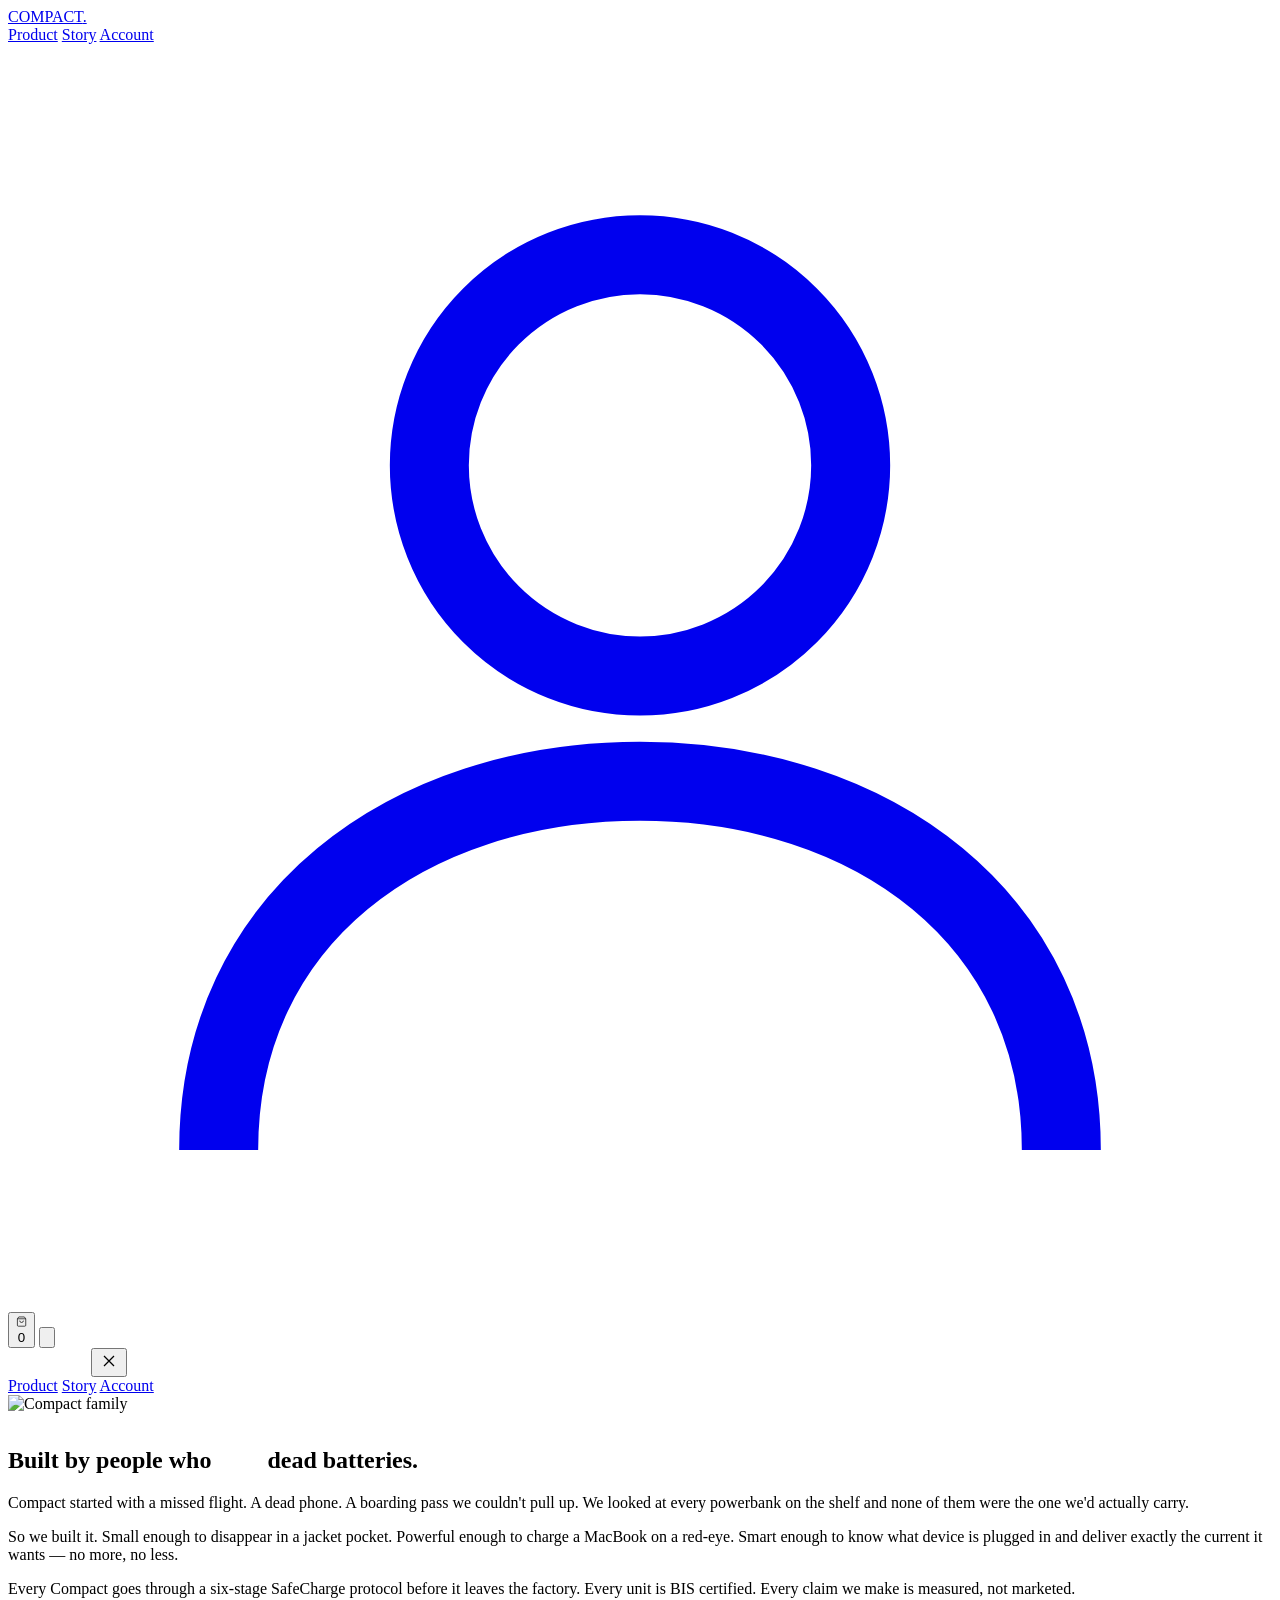
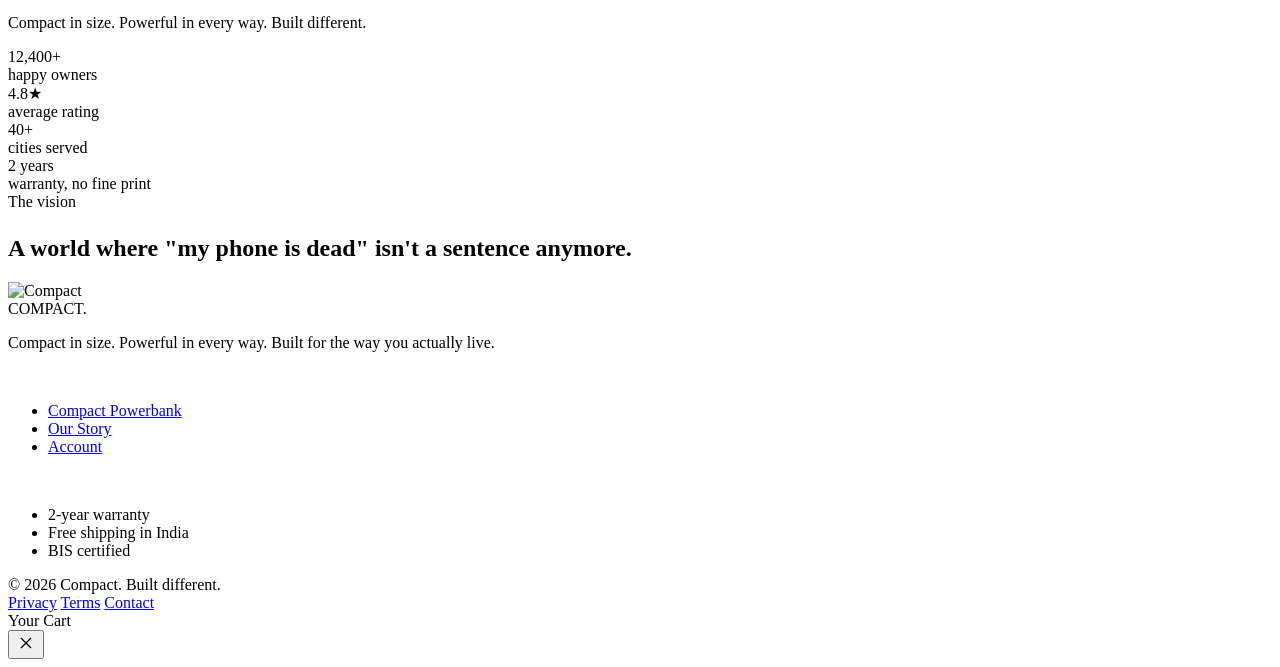
==== about.html @ 82eeaa47 "Add files via upload" ====
<!DOCTYPE html>
<html lang="en">
<head>
<meta charset="UTF-8">
<meta name="viewport" content="width=device-width, initial-scale=1">
<title>Our Story — Compact</title>
<meta name="description" content="We build the powerbanks we wanted to carry. Compact in size. Powerful in every way.">
<link rel="icon" href="data:,">
<link rel="stylesheet" href="css/styles.css">
</head>
<body>

<header class="nav" id="siteNav" data-home="false">
  <div class="nav-inner">
    <a href="index.html" class="logo">COMPACT<span class="dot">.</span></a>
    <nav class="nav-links">
      <a class="nav-link" href="product.html">Product</a>
      <a class="nav-link" href="about.html">Story</a>
      <a class="nav-link" href="account.html">Account</a>
    </nav>
    <div class="nav-actions">
      <a href="account.html" class="icon-btn account" aria-label="Account">
        <svg viewBox="0 0 24 24" fill="none" stroke="currentColor" stroke-width="1.5"><circle cx="12" cy="8" r="4"/><path d="M4 21c0-4.4 3.6-7 8-7s8 2.6 8 7"/></svg>
      </a>
      <button class="icon-btn" id="cartBtn" aria-label="Cart">
        <svg viewBox="0 0 24 24" fill="none" stroke="currentColor" stroke-width="1.5"><path d="M6 2 3 6v14a2 2 0 0 0 2 2h14a2 2 0 0 0 2-2V6l-3-4Z"/><path d="M3 6h18"/><path d="M16 10a4 4 0 0 1-8 0"/></svg>
        <span class="cart-badge" id="cartBadgeNav">0</span>
      </button>
      <button class="icon-btn menu-btn" id="menuBtn" aria-label="Menu">
        <svg viewBox="0 0 24 24" fill="none" stroke="currentColor" stroke-width="1.5"><path d="M4 7h16M4 12h16M4 17h16"/></svg>
      </button>
    </div>
  </div>
</header>

<div class="mobile-menu" id="mobileMenu">
  <div class="mobile-menu-top">
    <span class="logo" style="color:#fff">COMPACT<span class="dot">.</span></span>
    <button id="menuClose" aria-label="Close">
      <svg viewBox="0 0 24 24" width="20" height="20" fill="none" stroke="currentColor" stroke-width="1.5"><path d="M18 6 6 18M6 6l12 12"/></svg>
    </button>
  </div>
  <nav>
    <a href="product.html">Product</a>
    <a href="about.html">Story</a>
    <a href="account.html">Account</a>
  </nav>
</div>

<main class="page-top">

  <section class="about-hero">
    <img src="images/product-2.png" alt="Compact family">
    <div class="about-hero-content">
      <div>
        <div class="eyebrow" style="color:rgba(255,255,255,.6)">Our story</div>
        <h1 class="display-xl" style="margin-top:16px">Built by people who <span class="dim" style="color:rgba(255,255,255,.4)">hate</span> dead batteries.</h1>
      </div>
    </div>
  </section>

  <section class="about-intro">
    <p class="lede text-balance reveal">Compact started with a missed flight. A dead phone. A boarding pass we couldn't pull up. We looked at every powerbank on the shelf and none of them were the one we'd actually carry.</p>
    <div class="body">
      <p>So we built it. Small enough to disappear in a jacket pocket. Powerful enough to charge a MacBook on a red-eye. Smart enough to know what device is plugged in and deliver exactly the current it wants — no more, no less.</p>
      <p>Every Compact goes through a six-stage SafeCharge protocol before it leaves the factory. Every unit is BIS certified. Every claim we make is measured, not marketed.</p>
      <p class="final">Compact in size. Powerful in every way. Built different.</p>
    </div>
  </section>

  <section class="section dark">
    <div class="about-stats-grid">
      <div><div class="display-lg">12,400+</div><div class="u">happy owners</div></div>
      <div><div class="display-lg">4.8★</div><div class="u">average rating</div></div>
      <div><div class="display-lg">40+</div><div class="u">cities served</div></div>
      <div><div class="display-lg">2 years</div><div class="u">warranty, no fine print</div></div>
    </div>
  </section>

  <section class="section">
    <div class="about-vision">
      <div>
        <div class="eyebrow">The vision</div>
        <h2 class="display-lg" style="margin-top:24px">A world where "my phone is dead" isn't a sentence anymore.</h2>
      </div>
      <div class="media">
        <img src="images/hero-image.png" alt="Compact">
      </div>
    </div>
  </section>

</main>

<footer class="footer">
  <div class="footer-inner">
    <div class="footer-grid">
      <div class="footer-brand">
        <div class="footer-logo">COMPACT<span class="text-electric">.</span></div>
        <p>Compact in size. Powerful in every way. Built for the way you actually live.</p>
      </div>
      <div>
        <div class="eyebrow" style="color:rgba(255,255,255,.5)">Shop</div>
        <ul>
          <li><a href="product.html">Compact Powerbank</a></li>
          <li><a href="about.html">Our Story</a></li>
          <li><a href="account.html">Account</a></li>
        </ul>
      </div>
      <div>
        <div class="eyebrow" style="color:rgba(255,255,255,.5)">Support</div>
        <ul>
          <li>2-year warranty</li>
          <li>Free shipping in India</li>
          <li>BIS certified</li>
        </ul>
      </div>
    </div>
    <div class="footer-bottom">
      <div>© 2026 Compact. Built different.</div>
      <div class="links">
        <a href="#">Privacy</a>
        <a href="#">Terms</a>
        <a href="#">Contact</a>
      </div>
    </div>
  </div>
</footer>

<div class="overlay" id="cartOverlay"></div>
<aside class="cart-drawer" id="cartDrawer">
  <div class="cart-head">
    <div class="title">Your Cart</div>
    <button id="cartClose" aria-label="Close cart">
      <svg viewBox="0 0 24 24" width="20" height="20" fill="none" stroke="currentColor" stroke-width="1.5"><path d="M18 6 6 18M6 6l12 12"/></svg>
    </button>
  </div>
  <div class="cart-body" id="cartBody"></div>
  <div class="cart-footer" id="cartFooter"></div>
</aside>

<script src="js/cart.js"></script>
<script src="js/main.js"></script>
</body>
</html>
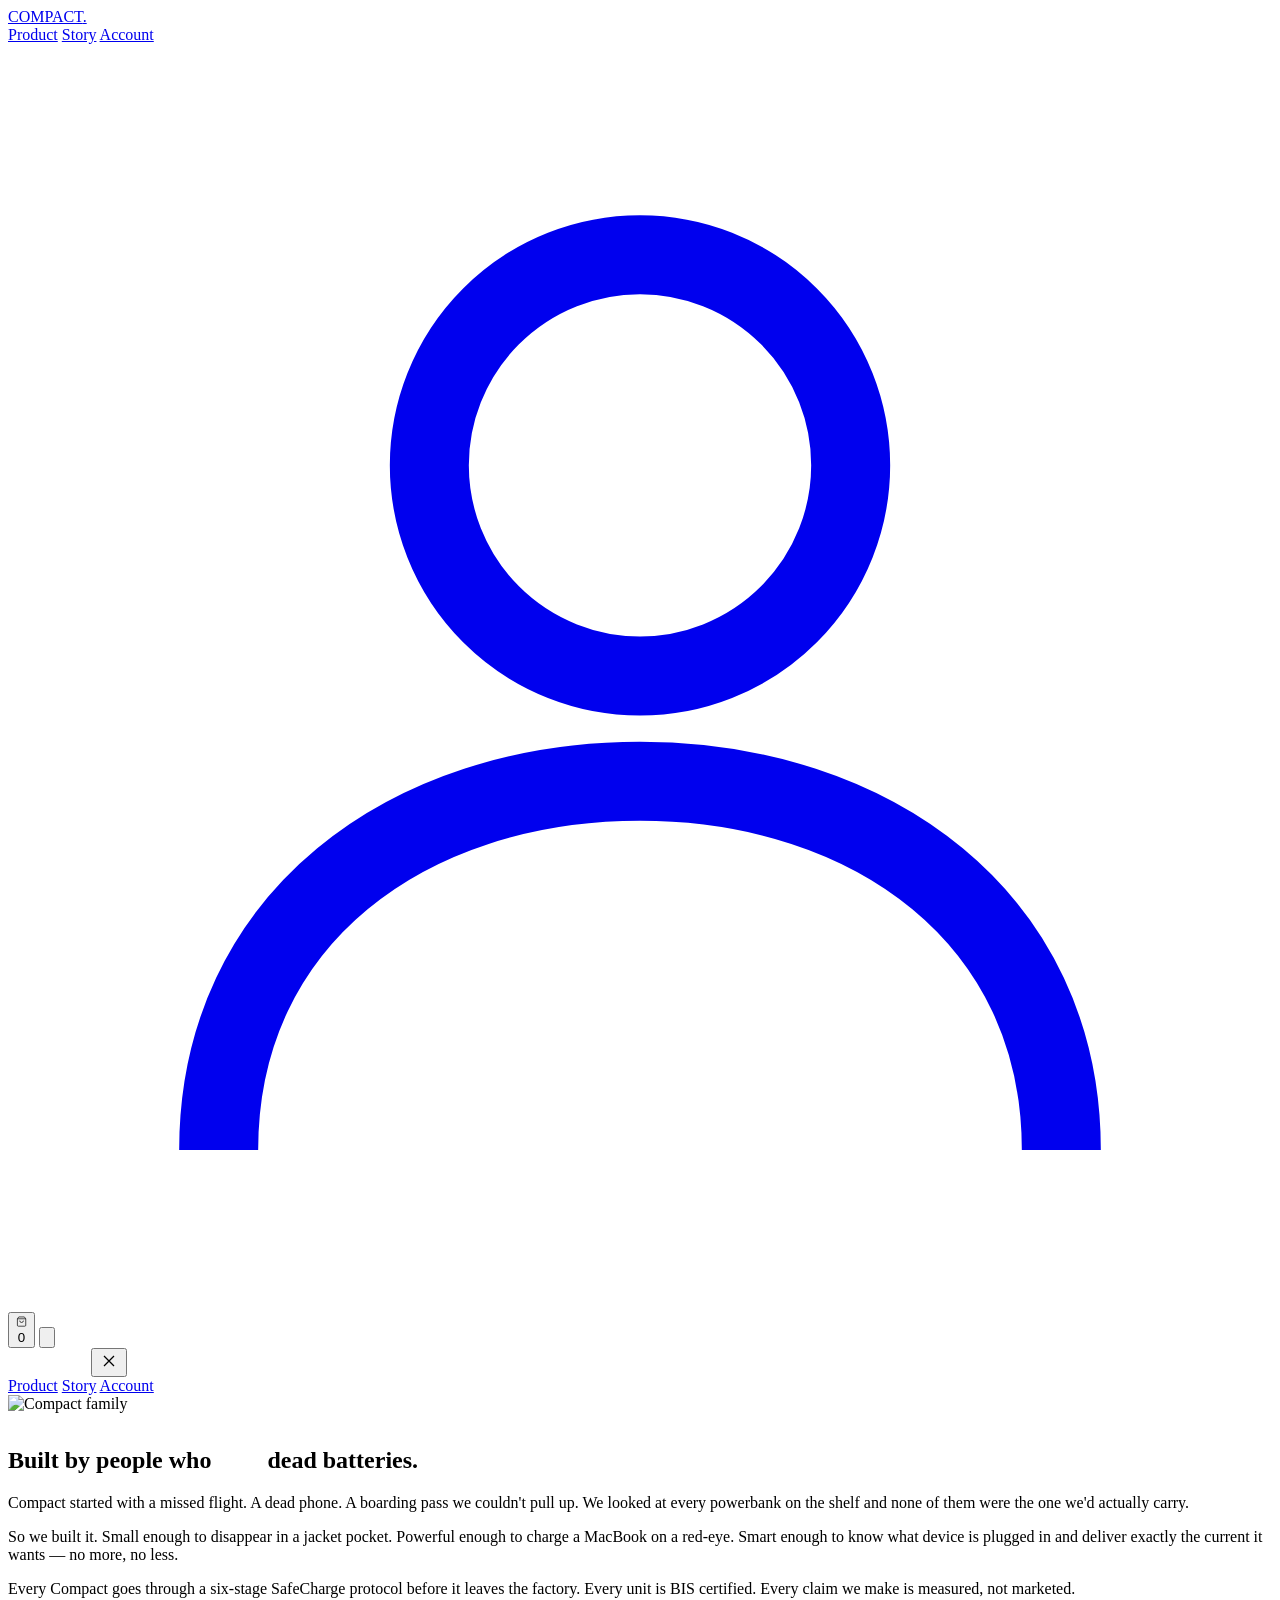
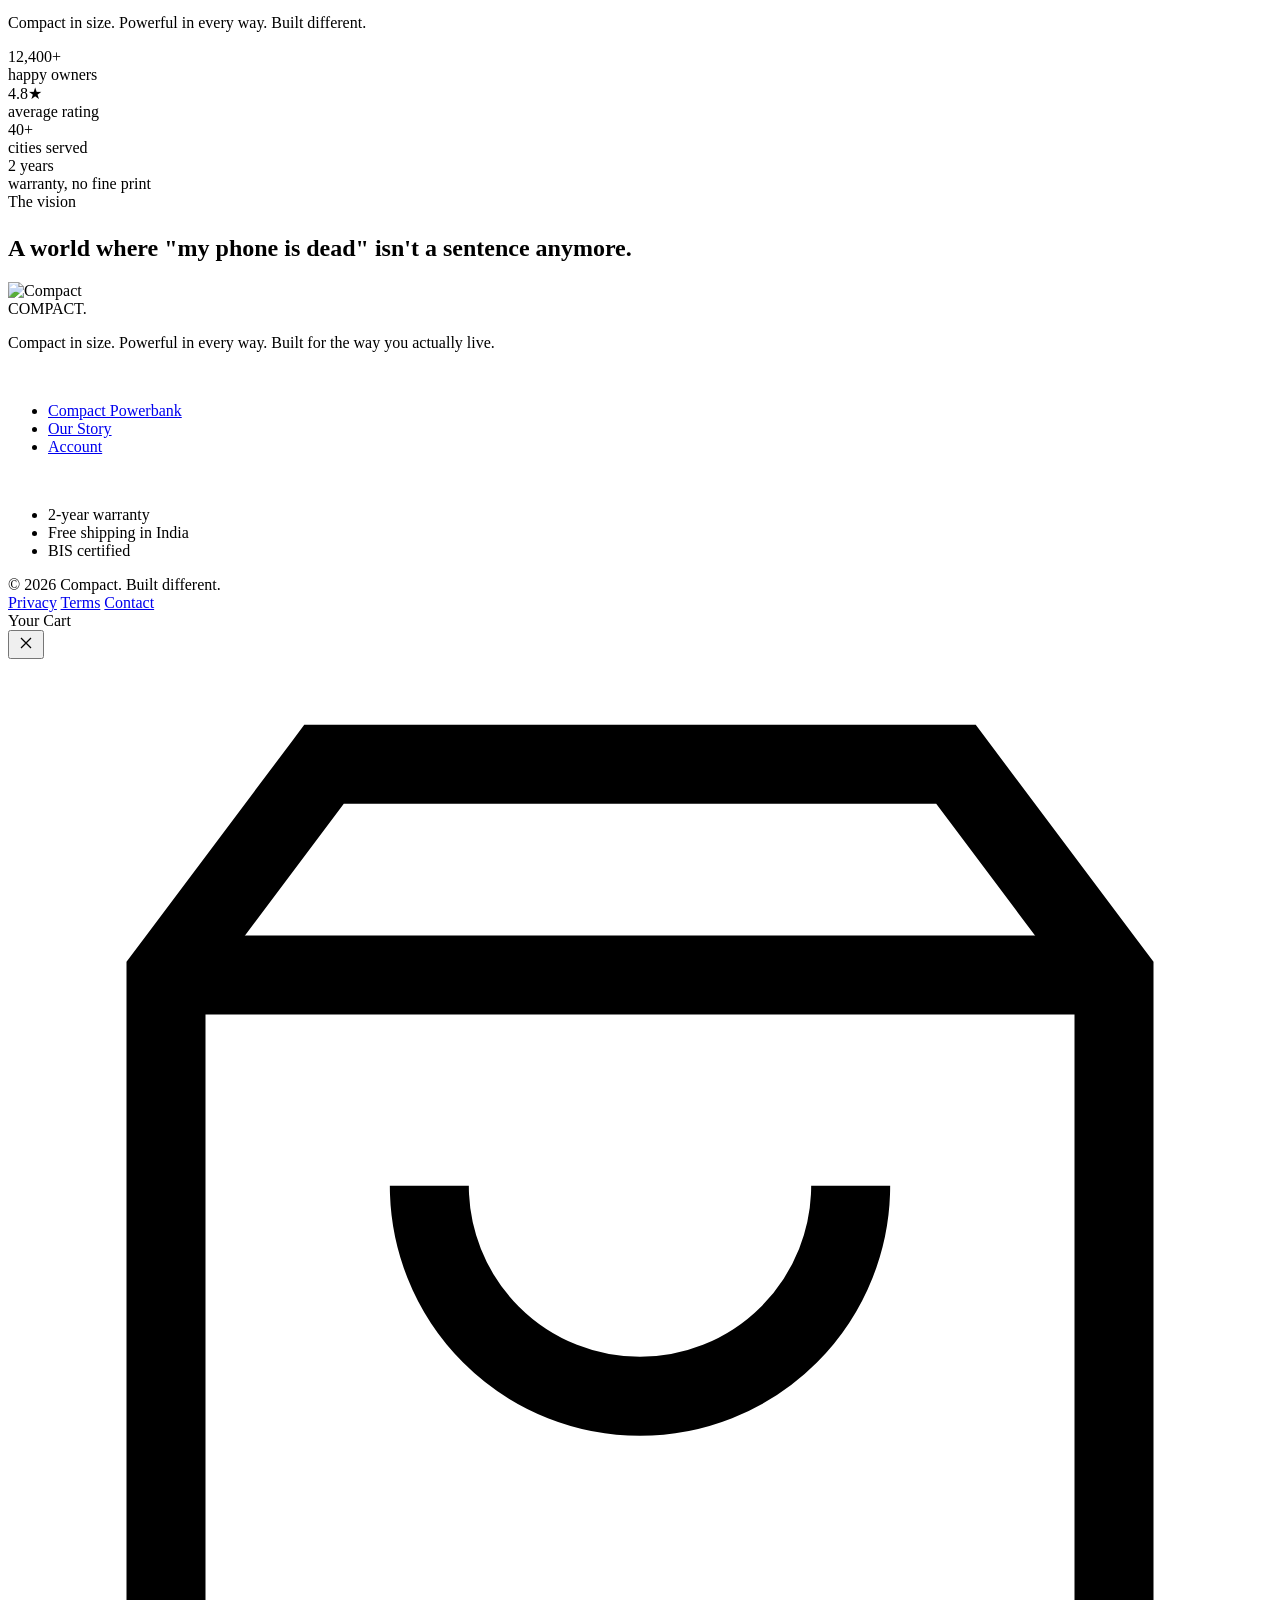
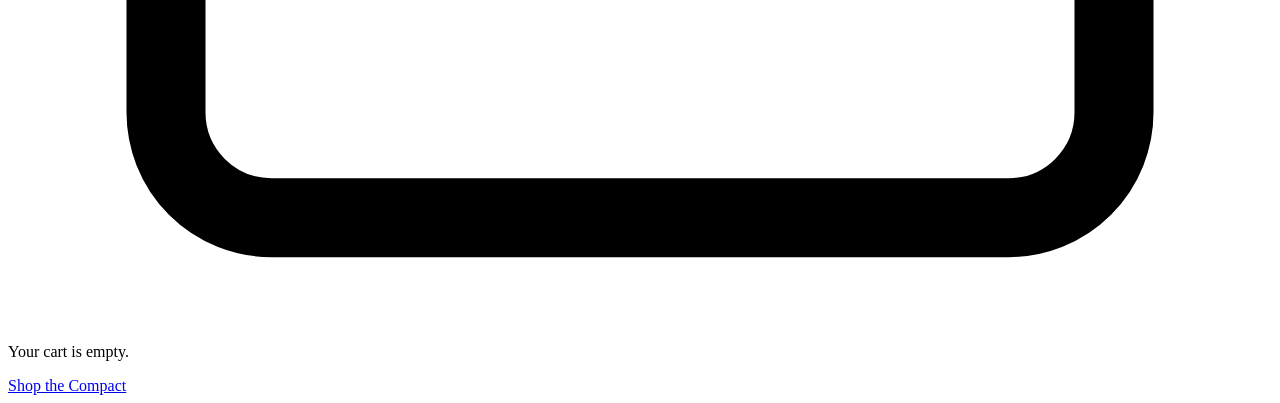
==== commit b85a584d: "Update about.html" ====
--- a/about.html
+++ b/about.html
@@ -138,7 +138,7 @@
   <div class="cart-footer" id="cartFooter"></div>
 </aside>
 
-<script src="js/cart.js"></script>
-<script src="js/main.js"></script>
+<script src="cart.js"></script>
+<script src="main.js"></script>
 </body>
 </html>
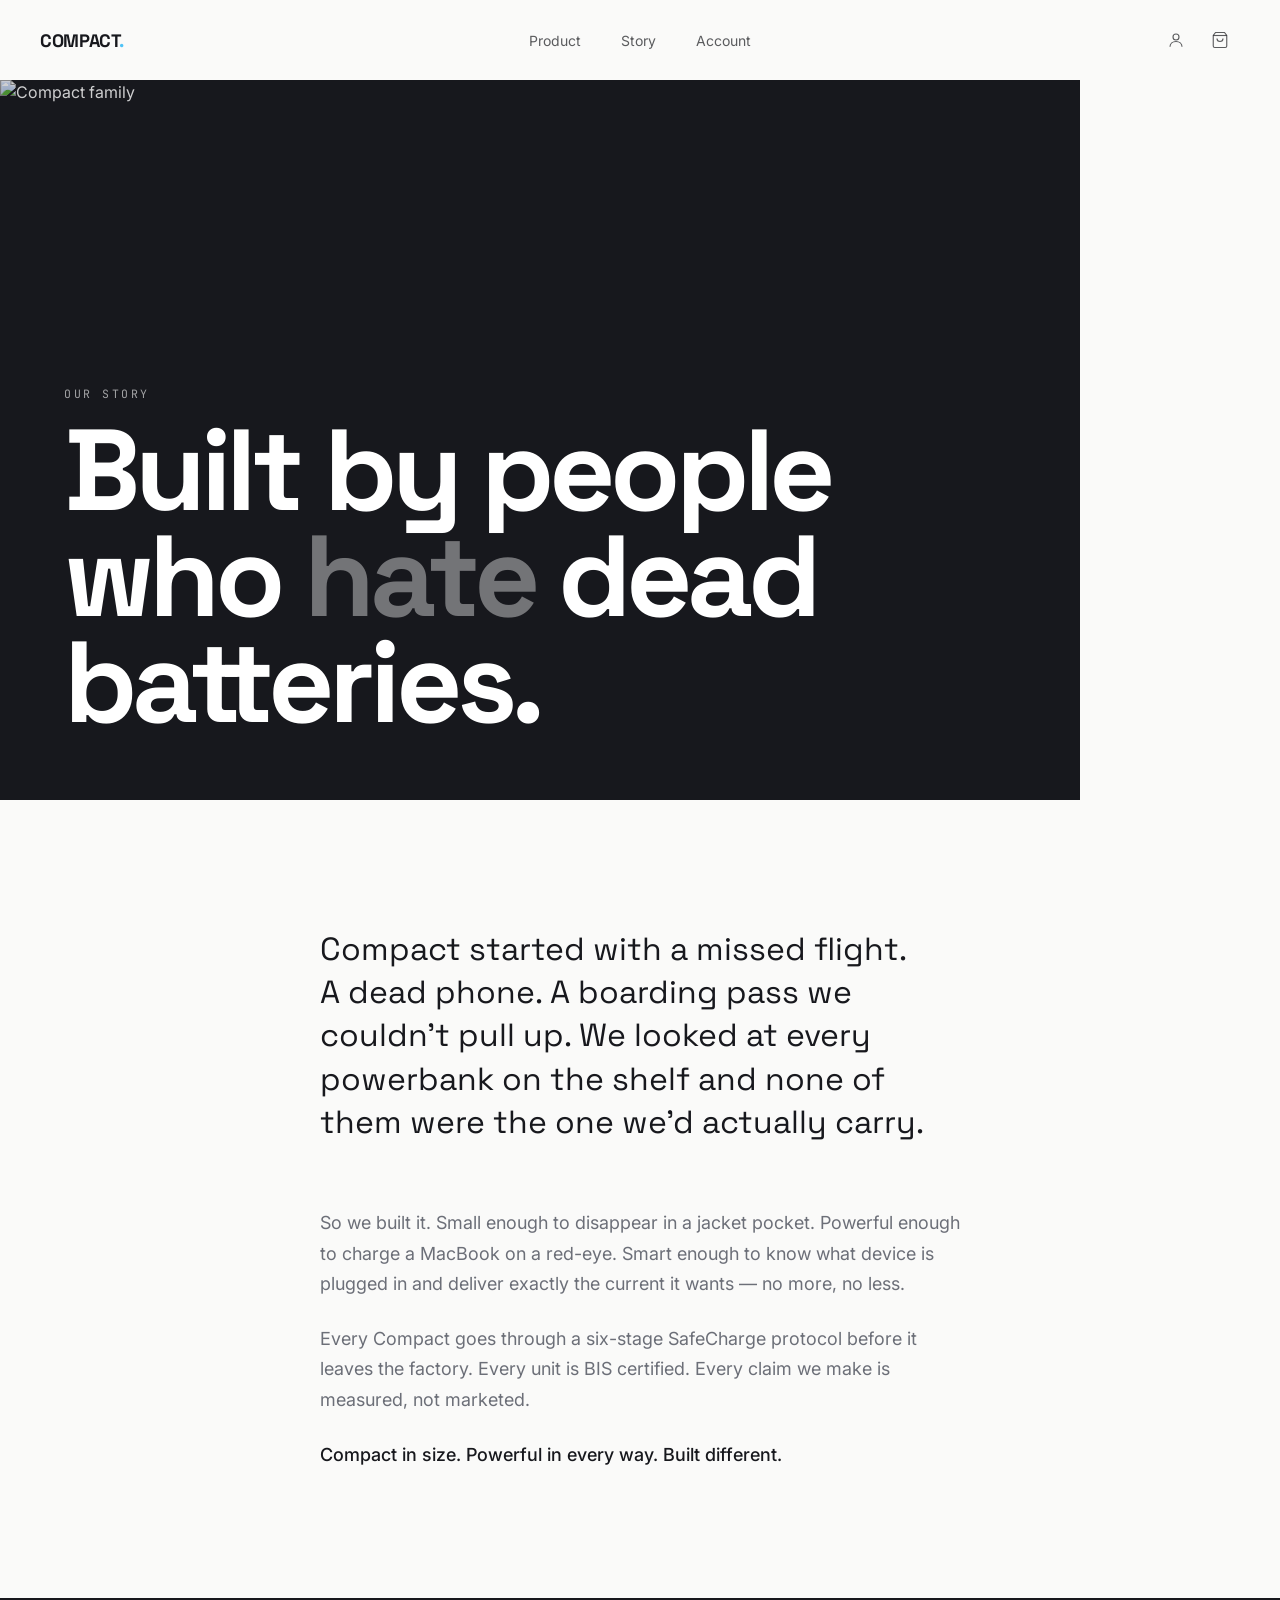
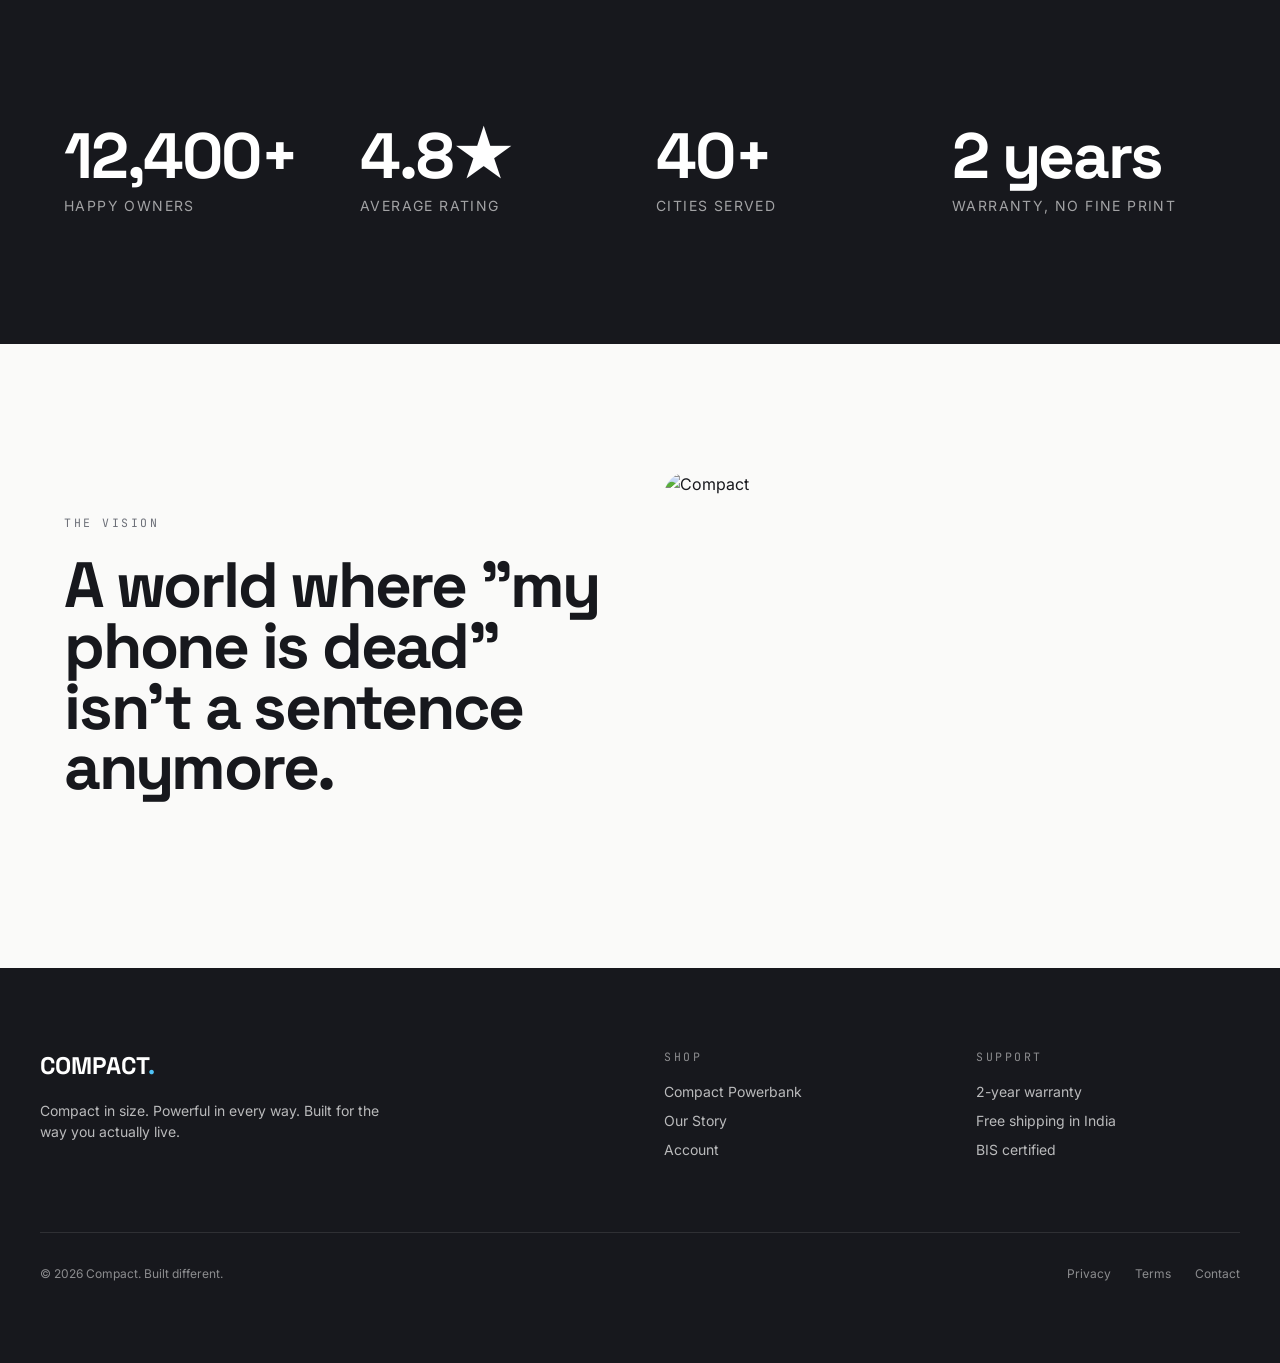
==== commit c9990b7e: "Update about.html" ====
--- a/about.html
+++ b/about.html
@@ -6,7 +6,7 @@
 <title>Our Story — Compact</title>
 <meta name="description" content="We build the powerbanks we wanted to carry. Compact in size. Powerful in every way.">
 <link rel="icon" href="data:,">
-<link rel="stylesheet" href="css/styles.css">
+<link rel="stylesheet" href="styles.css">
 </head>
 <body>
 
--- a/styles.css
+++ b/styles.css
@@ -0,0 +1,614 @@
+/* =========================================================
+   COMPACT — Wireless Powerbank
+   Design system + component styles
+   ========================================================= */
+
+@import url("https://fonts.googleapis.com/css2?family=Space+Grotesk:wght@400;500;600;700&family=Inter:wght@300;400;500;600;700&family=JetBrains+Mono:wght@400;500&display=swap");
+
+:root {
+  --radius: 0.75rem;
+
+  --bone: #fafaf9;
+  --ink: #17181d;
+
+  --background: #fafaf9;
+  --foreground: #17181d;
+  --card: #ffffff;
+  --muted: #f1f1ef;
+  --muted-foreground: #6c6f78;
+  --accent: #e9edf3;
+  --border: #e1e0dc;
+
+  --electric: #4fc3f7;
+  --electric-glow: #a3e0ff;
+
+  --grad-hero: radial-gradient(120% 80% at 70% 20%, #fbfbfa 0%, #e6ecf4 60%, #c3d2e0 100%);
+  --grad-ink: linear-gradient(180deg, #17181d 0%, #0b0c10 100%);
+  --grad-electric: linear-gradient(135deg, var(--electric) 0%, var(--electric-glow) 100%);
+
+  --shadow-soft: 0 1px 2px rgba(0,0,0,0.04), 0 8px 24px rgba(0,0,0,0.06);
+  --shadow-lift: 0 30px 60px -20px rgba(0,0,0,0.25);
+  --shadow-glow: 0 0 60px rgba(79,195,247,0.35);
+
+  --font-display: "Space Grotesk", "Inter", system-ui, sans-serif;
+  --font-sans: "Inter", system-ui, sans-serif;
+  --font-mono: "JetBrains Mono", ui-monospace, monospace;
+}
+
+* { box-sizing: border-box; }
+html { scroll-behavior: smooth; -webkit-font-smoothing: antialiased; }
+body {
+  margin: 0;
+  background: var(--background);
+  color: var(--foreground);
+  font-family: var(--font-sans);
+  line-height: 1.5;
+}
+img { display: block; max-width: 100%; }
+a { color: inherit; text-decoration: none; }
+button { font: inherit; cursor: pointer; background: none; border: none; color: inherit; }
+ul { list-style: none; margin: 0; padding: 0; }
+::selection { background: var(--electric); color: var(--ink); }
+
+h1, h2, h3, h4 { font-family: var(--font-display); letter-spacing: -0.03em; margin: 0; }
+p { margin: 0; }
+
+.wrap { max-width: 1400px; margin: 0 auto; padding: 0 24px; }
+@media (min-width: 768px) { .wrap { padding: 0 64px; } }
+
+.text-balance { text-wrap: balance; }
+
+.display-xl {
+  font-family: var(--font-display);
+  font-weight: 700;
+  font-size: clamp(3rem, 9vw, 8rem);
+  line-height: 0.92;
+  letter-spacing: -0.045em;
+}
+.display-lg {
+  font-family: var(--font-display);
+  font-weight: 700;
+  font-size: clamp(2.25rem, 5vw, 4.5rem);
+  line-height: 0.95;
+  letter-spacing: -0.035em;
+}
+.eyebrow {
+  font-family: var(--font-mono);
+  font-size: 0.72rem;
+  letter-spacing: 0.22em;
+  text-transform: uppercase;
+  color: var(--muted-foreground);
+}
+.text-electric { color: var(--electric); }
+.bg-grad-ink { background: var(--grad-ink); }
+
+.link-underline { position: relative; display: inline-block; }
+.link-underline::after {
+  content: "";
+  position: absolute;
+  left: 0; right: 0; bottom: -2px;
+  height: 1px;
+  background: currentColor;
+  transform: scaleX(0);
+  transform-origin: right;
+  transition: transform 0.4s cubic-bezier(0.7,0,0.2,1);
+}
+.link-underline:hover::after { transform: scaleX(1); transform-origin: left; }
+
+/* ---------------- Buttons ---------------- */
+.btn {
+  display: inline-flex;
+  align-items: center;
+  gap: 12px;
+  border-radius: 999px;
+  font-weight: 500;
+  height: 56px;
+  padding: 0 12px 0 28px;
+  transition: transform 0.2s ease;
+}
+.btn:hover { transform: scale(1.02); }
+.btn-light { background: #fff; color: var(--ink); }
+.btn-arrow {
+  height: 40px; width: 40px; border-radius: 999px;
+  background: var(--ink); color: #fff;
+  display: grid; place-items: center;
+  transition: transform 0.2s ease;
+}
+.btn:hover .btn-arrow { transform: translateX(3px); }
+.btn-arrow.electric { background: var(--electric); color: var(--ink); }
+
+.btn-solid {
+  height: 56px; border-radius: 999px; background: var(--ink); color: #fff;
+  font-weight: 500; display: inline-flex; align-items: center; justify-content: center;
+  transition: transform 0.15s ease, background 0.15s ease, opacity .15s ease;
+}
+.btn-solid:hover { background: rgba(23,24,29,0.9); transform: scale(1.01); }
+.btn-solid:disabled { opacity: 0.4; cursor: not-allowed; transform: none; }
+
+/* ---------------- Nav ---------------- */
+.nav {
+  position: fixed; top: 0; left: 0; right: 0; z-index: 50;
+  transition: all 0.4s ease;
+  background: transparent;
+}
+.nav.scrolled {
+  background: rgba(250,250,249,0.8);
+  backdrop-filter: blur(20px);
+  border-bottom: 1px solid var(--border);
+}
+.nav-inner {
+  max-width: 1400px; margin: 0 auto; padding: 0 24px;
+  height: 64px; display: flex; align-items: center; justify-content: space-between;
+}
+@media (min-width: 768px) { .nav-inner { padding: 0 40px; height: 80px; } }
+.logo { font-family: var(--font-display); font-weight: 700; font-size: 1.125rem; letter-spacing: -0.02em; color: var(--foreground); }
+.nav.on-dark .logo, .nav.on-dark .nav-link, .nav.on-dark .icon-btn { color: #fff; }
+.logo .dot, .nav-links .dot { color: var(--electric); }
+
+.nav-links { display: none; align-items: center; gap: 40px; }
+@media (min-width: 768px) { .nav-links { display: flex; } }
+.nav-link { font-size: 0.875rem; color: rgba(23,24,29,0.7); transition: color .2s; }
+.nav-link:hover { color: var(--foreground); }
+.nav.on-dark .nav-link { color: rgba(255,255,255,0.85); }
+.nav.on-dark .nav-link:hover { color: #fff; }
+
+.nav-actions { display: flex; align-items: center; gap: 4px; }
+.icon-btn {
+  height: 40px; width: 40px; border-radius: 999px; display: inline-flex; align-items: center; justify-content: center;
+  color: rgba(23,24,29,0.7); transition: background .2s, color .2s; position: relative;
+}
+.icon-btn:hover { background: var(--muted); }
+.nav.on-dark .icon-btn { color: rgba(255,255,255,0.85); }
+.nav.on-dark .icon-btn:hover { background: rgba(255,255,255,0.1); }
+.icon-btn.account { display: none; }
+@media (min-width: 768px) { .icon-btn.account { display: inline-flex; } }
+.icon-btn.menu-btn { display: inline-flex; }
+@media (min-width: 768px) { .icon-btn.menu-btn { display: none; } }
+.icon-btn svg { width: 18px; height: 18px; }
+.cart-badge {
+  position: absolute; top: -1px; right: -1px; height: 16px; width: 16px; border-radius: 999px;
+  background: var(--electric); color: var(--ink); font-size: 10px; font-weight: 500;
+  display: none; align-items: center; justify-content: center;
+}
+.cart-badge.show { display: flex; }
+
+.mobile-menu {
+  position: fixed; inset: 0; z-index: 60; background: var(--ink); color: #fff;
+  display: none; flex-direction: column;
+}
+.mobile-menu.open { display: flex; }
+.mobile-menu-top { display: flex; align-items: center; justify-content: space-between; padding: 0 24px; height: 64px; }
+.mobile-menu nav { display: flex; flex-direction: column; gap: 32px; padding: 64px 24px 0; }
+.mobile-menu nav a { font-family: var(--font-display); font-weight: 700; font-size: 2.25rem; }
+
+/* ---------------- Footer ---------------- */
+.footer { background: var(--ink); color: rgba(255,255,255,0.7); }
+.footer-inner { max-width: 1400px; margin: 0 auto; padding: 80px 24px; }
+@media (min-width: 768px) { .footer-inner { padding: 80px 40px; } }
+.footer-grid { display: grid; gap: 48px; grid-template-columns: 1fr; }
+@media (min-width: 768px) { .footer-grid { grid-template-columns: repeat(4,1fr); } }
+.footer-brand { grid-column: span 1; }
+@media (min-width: 768px) { .footer-brand { grid-column: span 2; } }
+.footer-logo { font-family: var(--font-display); font-weight: 700; font-size: 1.5rem; color: #fff; }
+.footer-brand p { margin-top: 16px; font-size: 0.875rem; max-width: 22rem; }
+.footer ul { margin-top: 16px; }
+.footer li { font-size: 0.875rem; margin-bottom: 8px; }
+.footer li a:hover { color: #fff; }
+.footer-bottom {
+  margin-top: 64px; padding-top: 32px; border-top: 1px solid rgba(255,255,255,0.1);
+  display: flex; flex-direction: column; align-items: center; justify-content: space-between; gap: 16px;
+  font-size: 0.75rem; color: rgba(255,255,255,0.5);
+}
+@media (min-width: 768px) { .footer-bottom { flex-direction: row; } }
+.footer-bottom .links { display: flex; gap: 24px; }
+.footer-bottom a:hover { color: #fff; }
+
+/* ---------------- Cart drawer ---------------- */
+.overlay {
+  position: fixed; inset: 0; z-index: 70; background: rgba(23,24,29,0.5); backdrop-filter: blur(4px);
+  opacity: 0; pointer-events: none; transition: opacity .3s ease;
+}
+.overlay.show { opacity: 1; pointer-events: auto; }
+
+.cart-drawer {
+  position: fixed; right: 0; top: 0; bottom: 0; z-index: 80; width: 100%; max-width: 440px;
+  background: var(--background); display: flex; flex-direction: column;
+  transform: translateX(100%); transition: transform .4s cubic-bezier(0.16,1,0.3,1);
+}
+.cart-drawer.show { transform: translateX(0); }
+.cart-head { display: flex; align-items: center; justify-content: space-between; padding: 0 24px; height: 64px; border-bottom: 1px solid var(--border); }
+.cart-head .title { font-family: var(--font-display); font-weight: 700; }
+.cart-body { flex: 1; overflow-y: auto; padding: 24px; }
+.cart-empty { height: 100%; display: flex; flex-direction: column; align-items: center; justify-content: center; text-align: center; color: var(--muted-foreground); }
+.cart-empty svg { width: 32px; height: 32px; margin-bottom: 16px; opacity: 0.4; }
+.cart-empty a { margin-top: 24px; font-size: 0.875rem; text-decoration: underline; text-underline-offset: 4px; }
+
+.cart-item { display: flex; gap: 16px; margin-bottom: 24px; }
+.cart-item .thumb { height: 96px; width: 80px; background: var(--muted); border-radius: 12px; overflow: hidden; flex-shrink: 0; }
+.cart-item .thumb img { width: 100%; height: 100%; object-fit: cover; }
+.cart-item .info { flex: 1; min-width: 0; }
+.cart-item .row1 { display: flex; justify-content: space-between; gap: 8px; }
+.cart-item .name { font-size: 0.875rem; font-weight: 500; }
+.cart-item .variant { font-size: 0.75rem; color: var(--muted-foreground); margin-top: 2px; }
+.cart-item .row2 { display: flex; align-items: center; justify-content: space-between; margin-top: 12px; }
+.cart-item .price { font-size: 0.875rem; font-weight: 500; }
+.qty-control { display: inline-flex; align-items: center; border: 1px solid var(--border); border-radius: 999px; }
+.qty-control button { height: 32px; width: 32px; display: flex; align-items: center; justify-content: center; border-radius: 999px; }
+.qty-control button:hover { background: var(--muted); }
+.qty-control span { width: 32px; text-align: center; font-size: 0.875rem; }
+.remove-btn svg { width: 16px; height: 16px; color: var(--muted-foreground); }
+.remove-btn:hover svg { color: var(--foreground); }
+
+.cart-footer { border-top: 1px solid var(--border); padding: 24px; display: none; flex-direction: column; gap: 16px; }
+.cart-footer.show { display: flex; }
+.cart-footer .line { display: flex; justify-content: space-between; font-size: 0.875rem; }
+.cart-footer .sub { color: var(--muted-foreground); }
+.cart-footer .ship { display: flex; justify-content: space-between; font-size: 0.75rem; color: var(--muted-foreground); }
+.cart-footer .checkout-btn { width: 100%; text-align: center; }
+
+/* ---------------- Hero ---------------- */
+.hero {
+  position: relative; height: 100svh; overflow: hidden; background: var(--ink); color: #fff;
+}
+.hero-media { position: absolute; inset: 0; will-change: transform; }
+.hero-media img { width: 100%; height: 100%; object-fit: cover; }
+.hero-media::after {
+  content: ""; position: absolute; inset: 0;
+  background: linear-gradient(to bottom, rgba(23,24,29,0.2), transparent 55%, rgba(23,24,29,0.6)),
+              linear-gradient(to right, rgba(23,24,29,0.5), transparent 60%);
+}
+.hero-content {
+  position: relative; z-index: 10; height: 100%; display: flex; flex-direction: column; justify-content: flex-end;
+  padding: 0 24px 64px; max-width: 1400px; margin: 0 auto;
+}
+@media (min-width: 768px) { .hero-content { padding: 0 64px 96px; } }
+.hero-eyebrow { color: rgba(255,255,255,0.6); margin-bottom: 24px; }
+.hero h1 { max-width: 56rem; }
+.hero h1 .dim { color: rgba(255,255,255,0.4); }
+.hero-cta { margin-top: 40px; display: flex; flex-direction: column; align-items: flex-start; gap: 24px; }
+@media (min-width: 640px) { .hero-cta { flex-direction: row; align-items: center; } }
+.hero-cta .watch { font-size: 0.875rem; color: rgba(255,255,255,0.7); }
+.hero-stats {
+  margin-top: 56px; display: grid; grid-template-columns: repeat(2,1fr); gap: 24px; max-width: 48rem;
+  border-top: 1px solid rgba(255,255,255,0.1); padding-top: 32px;
+}
+@media (min-width: 768px) { .hero-stats { grid-template-columns: repeat(4,1fr); } }
+.hero-stats .k { font-family: var(--font-display); font-weight: 600; font-size: 1.75rem; }
+@media (min-width: 768px) { .hero-stats .k { font-size: 1.875rem; } }
+.hero-stats .u { font-size: 0.75rem; color: rgba(255,255,255,0.5); margin-top: 4px; text-transform: uppercase; letter-spacing: 0.08em; }
+.scroll-hint {
+  position: absolute; bottom: 32px; left: 50%; transform: translateX(-50%);
+  color: rgba(255,255,255,0.5); font-size: 0.75rem; letter-spacing: 0.2em; text-transform: uppercase;
+  animation: bob 2s ease-in-out infinite;
+}
+@keyframes bob { 0%,100% { transform: translate(-50%,0); } 50% { transform: translate(-50%,8px); } }
+
+/* ---------------- Generic sections ---------------- */
+.section { position: relative; padding: 128px 24px; overflow: hidden; }
+@media (min-width: 768px) { .section { padding: 128px 64px; } }
+.section.lg { padding: 128px 24px; }
+@media (min-width: 768px) { .section.lg { padding: 192px 64px; } }
+.section.dark { background: var(--ink); color: #fff; }
+.section-inner { max-width: 1400px; margin: 0 auto; }
+
+/* Problem section */
+.problem-grid { display: grid; gap: 48px; align-items: center; grid-template-columns: 1fr; }
+@media (min-width: 768px) { .problem-grid { grid-template-columns: repeat(12,1fr); } }
+.problem-text { grid-column: span 12; }
+@media (min-width: 768px) { .problem-text { grid-column: span 7; } }
+.problem-text p { margin-top: 32px; font-size: 1.125rem; color: var(--muted-foreground); max-width: 36rem; line-height: 1.7; }
+@media (min-width: 768px) { .problem-text p { font-size: 1.25rem; } }
+.problem-stats { margin-top: 40px; display: grid; grid-template-columns: repeat(3,1fr); gap: 24px; max-width: 28rem; }
+.problem-stats .big { grid-column: span 1; font-family: var(--font-display); font-weight: 700; font-size: 3rem; }
+.problem-stats .lbl { grid-column: span 2; align-self: flex-end; padding-bottom: 4px; font-size: 0.875rem; }
+.problem-stats .cap { grid-column: span 3; border-top: 1px solid var(--border); padding-top: 16px; font-size: 0.75rem; color: var(--muted-foreground); }
+.problem-media { grid-column: span 12; position: relative; aspect-ratio: 3/2; border-radius: 16px; overflow: hidden; background: var(--muted); }
+@media (min-width: 768px) { .problem-media { grid-column: span 5; } }
+.problem-media img { width: 100%; height: 100%; object-fit: cover; }
+.problem-media::after { content: ""; position: absolute; inset: 0; background: linear-gradient(to top, rgba(23,24,29,0.4), transparent); }
+
+/* Solution section */
+.solution-header { max-width: 48rem; }
+.solution-header h2 { margin-top: 4px; }
+.solution-media { margin-top: 80px; position: relative; aspect-ratio: 3/2; border-radius: 24px; overflow: hidden; background: #fff; }
+.solution-media img { width: 100%; height: 100%; object-fit: contain; }
+.solution-features { margin-top: 96px; display: grid; grid-template-columns: repeat(2,1fr); gap: 32px 40px; }
+@media (min-width: 768px) { .solution-features { grid-template-columns: repeat(4,1fr); } }
+.solution-features .feat { border-top: 1px solid rgba(255,255,255,0.15); padding-top: 24px; }
+.solution-features svg { width: 24px; height: 24px; color: var(--electric); stroke-width: 1.5; }
+.solution-features .k { margin-top: 32px; font-family: var(--font-display); font-weight: 600; font-size: 1.75rem; }
+.solution-features .l { margin-top: 4px; font-size: 0.875rem; color: rgba(255,255,255,0.6); }
+
+/* SafeCharge section */
+.sc-grid { display: grid; gap: 48px; align-items: center; grid-template-columns: 1fr; }
+@media (min-width: 768px) { .sc-grid { grid-template-columns: repeat(12,1fr); gap: 80px; } }
+.sc-text { grid-column: span 12; }
+@media (min-width: 768px) { .sc-text { grid-column: span 5; } }
+.sc-text p { margin-top: 32px; font-size: 1.125rem; color: var(--muted-foreground); line-height: 1.7; max-width: 28rem; }
+.sc-items { margin-top: 48px; display: grid; grid-template-columns: repeat(2,1fr); gap: 24px 32px; }
+.sc-item { display: flex; gap: 12px; }
+.sc-item .ico { height: 32px; width: 32px; border-radius: 8px; background: rgba(79,195,247,0.15); display: flex; align-items: center; justify-content: center; flex-shrink: 0; }
+.sc-item .ico svg { width: 16px; height: 16px; color: var(--electric); }
+.sc-item .t { font-size: 0.875rem; font-weight: 500; }
+.sc-item .d { font-size: 0.75rem; color: var(--muted-foreground); margin-top: 2px; }
+.sc-media { grid-column: span 12; position: relative; aspect-ratio: 16/10; border-radius: 16px; overflow: hidden; box-shadow: var(--shadow-lift); }
+@media (min-width: 768px) { .sc-media { grid-column: span 7; } }
+.sc-media img { width: 100%; height: 100%; object-fit: cover; }
+
+/* Comparison */
+.cmp-header { max-width: 42rem; margin-bottom: 64px; }
+.cmp-header p { margin-top: 24px; color: var(--muted-foreground); }
+.cmp-grid { display: grid; gap: 16px; grid-template-columns: 1fr; }
+@media (min-width: 768px) { .cmp-grid { grid-template-columns: repeat(3,1fr); } }
+.cmp-card { position: relative; border-radius: 16px; padding: 32px; border: 1px solid var(--border); background: var(--card); transition: border-color .2s; }
+.cmp-card:hover { border-color: rgba(23,24,29,0.4); }
+.cmp-card.highlight { background: var(--ink); color: #fff; border-color: var(--ink); box-shadow: var(--shadow-lift); }
+.cmp-badge { position: absolute; top: -12px; left: 32px; background: var(--electric); color: var(--ink); font-size: 10px; letter-spacing: 0.2em; text-transform: uppercase; padding: 4px 8px; border-radius: 999px; font-weight: 500; }
+.cmp-cap { font-family: var(--font-display); font-weight: 700; font-size: 1.875rem; }
+.cmp-best { margin-top: 4px; font-size: 0.875rem; color: var(--muted-foreground); }
+.cmp-card.highlight .cmp-best { color: rgba(255,255,255,0.6); }
+.cmp-rows { margin-top: 32px; padding-top: 24px; border-top: 1px solid var(--border); display: flex; flex-direction: column; gap: 12px; font-size: 0.875rem; }
+.cmp-card.highlight .cmp-rows { border-color: rgba(255,255,255,0.15); }
+.cmp-rows .r { display: flex; justify-content: space-between; }
+.cmp-rows .r span:first-child { color: var(--muted-foreground); }
+.cmp-card.highlight .cmp-rows .r span:first-child { color: rgba(255,255,255,0.5); }
+
+/* Why choose us */
+.why-grid { display: grid; gap: 48px; align-items: center; grid-template-columns: 1fr; }
+@media (min-width: 768px) { .why-grid { grid-template-columns: repeat(12,1fr); } }
+.why-left { grid-column: span 12; }
+@media (min-width: 768px) { .why-left { grid-column: span 5; } }
+.why-list { margin-top: 48px; display: flex; flex-direction: column; gap: 8px; }
+.why-item { width: 100%; text-align: left; border-radius: 12px; padding: 20px; border: 1px solid rgba(255,255,255,0.05); transition: all .2s; }
+.why-item:hover { background: rgba(255,255,255,0.03); }
+.why-item.active { background: rgba(255,255,255,0.08); border-color: rgba(255,255,255,0.2); }
+.why-item .head { display: flex; align-items: center; gap: 12px; }
+.why-item svg { width: 20px; height: 20px; color: var(--electric); stroke-width: 1.5; flex-shrink: 0; }
+.why-item .t { font-size: 1rem; font-weight: 500; }
+.why-item .body { font-size: 0.875rem; color: rgba(255,255,255,0.6); margin-top: 12px; padding-left: 32px; display: none; }
+.why-item.active .body { display: block; }
+.why-media { grid-column: span 12; position: relative; aspect-ratio: 3/2; border-radius: 24px; overflow: hidden; background: #fff; }
+@media (min-width: 768px) { .why-media { grid-column: span 7; aspect-ratio: 3/2; } }
+.why-media img { position: absolute; inset: 0; width: 100%; height: 100%; object-fit: cover; opacity: 0; transition: opacity .6s ease; }
+.why-media img.show { opacity: 1; }
+
+/* Social proof */
+.reviews-head { display: flex; align-items: flex-end; justify-content: space-between; flex-wrap: wrap; gap: 24px; margin-bottom: 64px; }
+.reviews-head h2 { max-width: 40rem; }
+.reviews-grid { display: grid; gap: 16px; grid-template-columns: 1fr; }
+@media (min-width: 768px) { .reviews-grid { grid-template-columns: repeat(3,1fr); } }
+.review { border-radius: 16px; border: 1px solid var(--border); padding: 32px; background: var(--card); }
+.review .stars { color: var(--electric); }
+.review p { margin-top: 16px; font-size: 1.125rem; line-height: 1.6; }
+.review footer { margin-top: 32px; font-size: 0.875rem; color: var(--muted-foreground); }
+
+/* FAQ */
+.faq-wrap { max-width: 48rem; margin: 0 auto; }
+.faq-head { text-align: center; margin-bottom: 64px; }
+.faq-head h2 { margin-top: 24px; }
+.faq-list { border-top: 1px solid var(--border); border-bottom: 1px solid var(--border); }
+.faq-item { border-bottom: 1px solid var(--border); }
+.faq-item:last-child { border-bottom: none; }
+.faq-q { width: 100%; display: flex; align-items: center; justify-content: space-between; padding: 24px 0; text-align: left; }
+.faq-q .txt { font-size: 1.125rem; font-weight: 500; padding-right: 32px; }
+.faq-q .toggle { height: 32px; width: 32px; border-radius: 999px; border: 1px solid var(--border); display: flex; align-items: center; justify-content: center; flex-shrink: 0; transition: all .2s; }
+.faq-item.open .faq-q .toggle { background: var(--ink); color: #fff; border-color: var(--ink); }
+.faq-q .toggle svg { width: 12px; height: 12px; }
+.faq-a { max-height: 0; overflow: hidden; transition: max-height .35s ease; }
+.faq-item.open .faq-a { max-height: 200px; }
+.faq-a p { padding-bottom: 24px; padding-right: 48px; color: var(--muted-foreground); line-height: 1.6; }
+
+/* Final CTA */
+.finalcta { text-align: center; }
+.finalcta p { margin-top: 32px; font-size: 1.125rem; color: rgba(255,255,255,0.7); max-width: 32rem; margin-left: auto; margin-right: auto; }
+.finalcta .btn { margin-top: 48px; }
+
+/* Quick buy bar */
+.quickbuy {
+  position: fixed; bottom: 24px; left: 50%; transform: translate(-50%, 120px); z-index: 40;
+  width: min(680px, calc(100% - 24px)); opacity: 0; transition: transform .4s cubic-bezier(0.16,1,0.3,1), opacity .4s ease;
+  pointer-events: none;
+}
+.quickbuy.show { transform: translate(-50%, 0); opacity: 1; pointer-events: auto; }
+.quickbuy-inner { background: var(--ink); color: #fff; border-radius: 999px; display: flex; align-items: center; gap: 12px; padding: 8px 8px 8px 12px; box-shadow: var(--shadow-lift); }
+.quickbuy-inner img { height: 40px; width: 40px; border-radius: 999px; object-fit: cover; flex-shrink: 0; }
+.quickbuy-info { flex: 1; min-width: 0; }
+.quickbuy-info .name { font-size: 0.875rem; font-weight: 500; white-space: nowrap; overflow: hidden; text-overflow: ellipsis; }
+.quickbuy-info .price { font-size: 0.75rem; color: rgba(255,255,255,0.6); display: flex; align-items: center; gap: 8px; }
+.quickbuy-info .strike { text-decoration: line-through; }
+.quickbuy-info .now { color: var(--electric); font-weight: 500; }
+.quickbuy-btn { background: var(--electric); color: var(--ink); height: 44px; padding: 0 20px; border-radius: 999px; font-weight: 500; font-size: 0.875rem; display: flex; align-items: center; gap: 8px; transition: background .2s; }
+.quickbuy-btn:hover { background: #fff; }
+.quickbuy-btn svg { width: 16px; height: 16px; }
+
+/* ---------------- Product page ---------------- */
+.page-top { padding-top: 80px; }
+.breadcrumb { font-size: 0.75rem; color: var(--muted-foreground); margin-bottom: 24px; }
+.breadcrumb a:hover { color: var(--foreground); }
+.product-grid { display: grid; gap: 40px; grid-template-columns: 1fr; }
+@media (min-width: 1024px) { .product-grid { grid-template-columns: repeat(12,1fr); } }
+.gallery { grid-column: span 12; }
+@media (min-width: 1024px) { .gallery { grid-column: span 7; } }
+.gallery-main { position: relative; aspect-ratio: 3/2; border-radius: 24px; overflow: hidden; background: var(--muted); }
+.gallery-main img { width: 100%; height: 100%; object-fit: cover; }
+.gallery-thumbs { margin-top: 16px; display: grid; grid-template-columns: repeat(3,1fr); gap: 12px; }
+.gallery-thumbs button { aspect-ratio: 3/2; border-radius: 12px; overflow: hidden; background: var(--muted); border: 2px solid transparent; opacity: 0.7; transition: all .2s; }
+.gallery-thumbs button.active { border-color: var(--ink); opacity: 1; }
+.gallery-thumbs button:hover { opacity: 1; }
+.gallery-thumbs img { width: 100%; height: 100%; object-fit: cover; }
+
+.pdetails { grid-column: span 12; }
+@media (min-width: 1024px) { .pdetails { grid-column: span 5; } }
+.pdetails-inner { position: sticky; top: 96px; }
+.pdetails h1 { margin-top: 16px; }
+.pdetails > .tagline { margin-top: 16px; color: var(--muted-foreground); }
+.price-row { margin-top: 24px; display: flex; align-items: baseline; gap: 12px; }
+.price-row .now { font-family: var(--font-display); font-weight: 700; font-size: 1.875rem; }
+.price-row .was { color: var(--muted-foreground); text-decoration: line-through; }
+.price-row .save { font-size: 0.75rem; font-weight: 500; background: rgba(79,195,247,0.15); color: var(--electric); padding: 4px 8px; border-radius: 999px; }
+
+.variant-block { margin-top: 32px; }
+.variant-label { font-size: 0.875rem; font-weight: 500; margin-bottom: 12px; }
+.variant-label span { color: var(--muted-foreground); font-weight: 400; }
+.variant-options { display: flex; gap: 12px; }
+.variant-btn { padding: 0 16px; height: 44px; border-radius: 999px; font-size: 0.875rem; border: 1px solid var(--border); transition: all .2s; }
+.variant-btn.active { background: var(--ink); color: #fff; border-color: var(--ink); }
+.variant-btn:hover:not(.active) { border-color: var(--foreground); }
+
+.buy-row { margin-top: 32px; display: flex; align-items: center; gap: 12px; }
+.buy-row .qty-control { flex-shrink: 0; }
+.buy-row .qty-control button { height: 48px; width: 48px; border-radius: 0; }
+.buy-row .qty-control button:first-child { border-radius: 999px 0 0 999px; }
+.buy-row .qty-control button:last-child { border-radius: 0 999px 999px 0; }
+.buy-row .qty-control span { width: 32px; }
+.buy-row .add-btn { flex: 1; height: 48px; }
+
+.bullets { margin-top: 32px; display: flex; flex-direction: column; gap: 12px; }
+.bullets li { display: flex; align-items: flex-start; gap: 12px; font-size: 0.875rem; }
+.bullets svg { width: 16px; height: 16px; color: var(--electric); margin-top: 2px; flex-shrink: 0; }
+
+.trust-row { margin-top: 32px; display: grid; grid-template-columns: repeat(3,1fr); gap: 12px; padding-top: 32px; border-top: 1px solid var(--border); }
+.trust-row .item { text-align: center; }
+.trust-row svg { width: 20px; height: 20px; margin: 0 auto; color: var(--muted-foreground); stroke-width: 1.5; }
+.trust-row .t { font-size: 0.75rem; color: var(--muted-foreground); margin-top: 8px; }
+
+.specs { margin-top: 40px; }
+.spec { border-bottom: 1px solid var(--border); }
+.spec-q { width: 100%; display: flex; align-items: center; justify-content: space-between; padding: 20px 0; text-align: left; }
+.spec-q .t { font-weight: 500; }
+.spec-q svg { width: 16px; height: 16px; }
+.spec-a { max-height: 0; overflow: hidden; transition: max-height .3s ease; }
+.spec.open .spec-a { max-height: 300px; }
+.spec-a-inner { padding-bottom: 20px; display: flex; flex-direction: column; gap: 8px; }
+.spec-row { display: flex; justify-content: space-between; font-size: 0.875rem; gap: 24px; }
+.spec-row .k { color: var(--muted-foreground); }
+.spec-row .v { text-align: right; }
+
+/* ---------------- Checkout ---------------- */
+.checkout-grid { display: grid; gap: 48px; grid-template-columns: 1fr; }
+@media (min-width: 1024px) { .checkout-grid { grid-template-columns: repeat(12,1fr); } }
+.checkout-main { grid-column: span 12; }
+@media (min-width: 1024px) { .checkout-main { grid-column: span 7; } }
+.secure-line { margin-top: 12px; font-size: 0.875rem; color: var(--muted-foreground); display: flex; align-items: center; gap: 8px; }
+.secure-line svg { width: 12px; height: 12px; }
+.checkout-form { margin-top: 48px; display: flex; flex-direction: column; gap: 40px; }
+.cform-section .eyebrow { margin-bottom: 20px; }
+.cform-fields { display: flex; flex-direction: column; gap: 16px; }
+.cform-row2 { display: grid; grid-template-columns: repeat(2,1fr); gap: 16px; }
+.cform-row3 { display: grid; grid-template-columns: repeat(3,1fr); gap: 16px; }
+.field label { display: block; }
+.field .lbl { font-size: 0.75rem; color: var(--muted-foreground); }
+.field input {
+  margin-top: 4px; width: 100%; height: 48px; padding: 0 16px; border-radius: 12px;
+  border: 1px solid var(--border); background: var(--background); font: inherit; color: inherit;
+  transition: border-color .2s;
+}
+.field input:focus { outline: none; border-color: var(--ink); }
+
+.pay-grid { display: grid; grid-template-columns: repeat(2,1fr); gap: 12px; }
+.pay-option { border: 1px solid var(--border); border-radius: 12px; padding: 16px; cursor: pointer; transition: all .2s; }
+.pay-option input { position: absolute; opacity: 0; pointer-events: none; }
+.pay-option .lbl { font-size: 0.875rem; font-weight: 500; }
+.pay-option.checked { border-color: var(--ink); background: var(--muted); }
+.pay-option:hover { border-color: var(--ink); }
+
+.checkout-summary { grid-column: span 12; }
+@media (min-width: 1024px) { .checkout-summary { grid-column: span 5; } }
+.summary-box { position: sticky; top: 96px; background: rgba(241,241,239,0.5); border-radius: 16px; padding: 24px; border: 1px solid var(--border); }
+.summary-box .heading { font-size: 0.875rem; font-weight: 500; margin-bottom: 16px; }
+.summary-empty { font-size: 0.875rem; color: var(--muted-foreground); padding: 32px 0; text-align: center; }
+.summary-empty button { text-decoration: underline; }
+.summary-items { display: flex; flex-direction: column; gap: 16px; }
+.summary-item { display: flex; gap: 12px; align-items: center; }
+.summary-item .thumb { position: relative; height: 64px; width: 56px; background: var(--background); border-radius: 8px; overflow: hidden; flex-shrink: 0; }
+.summary-item .thumb img { width: 100%; height: 100%; object-fit: cover; }
+.summary-item .qtybadge { position: absolute; top: -4px; right: -4px; height: 20px; width: 20px; border-radius: 999px; background: var(--ink); color: #fff; font-size: 10px; display: flex; align-items: center; justify-content: center; }
+.summary-item .info { flex: 1; min-width: 0; }
+.summary-item .name { font-size: 0.875rem; white-space: nowrap; overflow: hidden; text-overflow: ellipsis; }
+.summary-item .variant { font-size: 0.75rem; color: var(--muted-foreground); }
+.summary-item .price { font-size: 0.875rem; }
+.summary-totals { margin-top: 24px; padding-top: 24px; border-top: 1px solid var(--border); display: flex; flex-direction: column; gap: 8px; font-size: 0.875rem; }
+.summary-totals .row { display: flex; justify-content: space-between; color: var(--muted-foreground); }
+.summary-totals .total { display: flex; justify-content: space-between; font-size: 1rem; font-weight: 600; padding-top: 12px; border-top: 1px solid var(--border); color: var(--foreground); }
+
+.order-done { padding-top: 80px; min-height: 100vh; display: flex; align-items: center; justify-content: center; padding-left: 24px; padding-right: 24px; }
+.order-done-inner { max-width: 28rem; text-align: center; }
+.order-check { height: 56px; width: 56px; border-radius: 999px; background: var(--electric); display: flex; align-items: center; justify-content: center; margin: 0 auto; }
+.order-check svg { width: 24px; height: 24px; color: var(--ink); }
+.order-done h1 { margin-top: 32px; }
+.order-done p { margin-top: 16px; color: var(--muted-foreground); }
+.order-done .btn-solid { margin-top: 40px; display: inline-flex; padding: 0 24px; }
+
+/* ---------------- About page ---------------- */
+.about-hero { position: relative; aspect-ratio: 3/2; max-height: 80svh; min-height: 440px; overflow: hidden; background: var(--ink); color: #fff; }
+.about-hero img { position: absolute; inset: 0; width: 100%; height: 100%; object-fit: cover; opacity: 0.8; }
+.about-hero::after { content: ""; position: absolute; inset: 0; background: linear-gradient(to top, var(--ink), rgba(23,24,29,0.4), transparent); }
+.about-hero-content { position: relative; z-index: 10; height: 100%; display: flex; align-items: flex-end; padding: 0 24px 64px; max-width: 1400px; margin: 0 auto; }
+@media (min-width: 768px) { .about-hero-content { padding: 0 64px 64px; } }
+.about-hero-content h1 { max-width: 48rem; }
+.about-intro { padding: 128px 24px; max-width: 48rem; margin: 0 auto; }
+@media (min-width: 768px) { .about-intro { padding: 128px 64px; } }
+.about-intro .lede { font-family: var(--font-display); font-size: 1.75rem; line-height: 1.35; }
+@media (min-width: 768px) { .about-intro .lede { font-size: 2rem; } }
+.about-intro .body { margin-top: 64px; display: flex; flex-direction: column; gap: 24px; font-size: 1.125rem; color: var(--muted-foreground); line-height: 1.7; }
+.about-intro .body .final { color: var(--foreground); font-weight: 500; }
+.about-stats-grid { max-width: 1400px; margin: 0 auto; display: grid; grid-template-columns: repeat(2,1fr); gap: 32px; }
+@media (min-width: 768px) { .about-stats-grid { grid-template-columns: repeat(4,1fr); } }
+.about-stats-grid .u { margin-top: 8px; color: rgba(255,255,255,0.6); font-size: 0.875rem; text-transform: uppercase; letter-spacing: 0.1em; }
+.about-vision { display: grid; gap: 48px; grid-template-columns: 1fr; align-items: center; max-width: 1400px; margin: 0 auto; }
+@media (min-width: 768px) { .about-vision { grid-template-columns: repeat(2,1fr); } }
+.about-vision .media { aspect-ratio: 3/2; border-radius: 24px; overflow: hidden; }
+.about-vision img { width: 100%; height: 100%; object-fit: cover; }
+
+/* ---------------- Account page ---------------- */
+.account-wrap { max-width: 1200px; margin: 0 auto; padding: 48px 24px; }
+@media (min-width: 768px) { .account-wrap { padding: 48px 40px; } }
+.account-head { display: flex; align-items: flex-end; justify-content: space-between; flex-wrap: wrap; gap: 16px; margin-bottom: 48px; }
+.account-head .signout { font-size: 0.875rem; color: var(--muted-foreground); }
+.account-grid { display: grid; gap: 32px; grid-template-columns: 1fr; }
+@media (min-width: 1024px) { .account-grid { grid-template-columns: repeat(12,1fr); } }
+.account-side { grid-column: span 12; }
+@media (min-width: 1024px) { .account-side { grid-column: span 3; } }
+.account-nav { display: flex; gap: 4px; overflow-x: auto; }
+@media (min-width: 1024px) { .account-nav { flex-direction: column; overflow: visible; } }
+.account-nav button { display: flex; align-items: center; gap: 12px; padding: 0 16px; height: 44px; border-radius: 999px; font-size: 0.875rem; white-space: nowrap; transition: background .2s; }
+.account-nav button.active { background: var(--ink); color: #fff; }
+.account-nav button:not(.active):hover { background: var(--muted); }
+.account-nav svg { width: 16px; height: 16px; stroke-width: 1.5; }
+.account-main { grid-column: span 12; }
+@media (min-width: 1024px) { .account-main { grid-column: span 9; } }
+.account-main .heading { font-size: 0.875rem; font-weight: 500; margin-bottom: 16px; }
+.orders-list { display: flex; flex-direction: column; gap: 12px; }
+.order-card { display: flex; align-items: center; gap: 20px; background: var(--card); border: 1px solid var(--border); border-radius: 16px; padding: 20px; cursor: pointer; transition: border-color .2s; }
+.order-card:hover { border-color: rgba(23,24,29,0.4); }
+.order-card .thumb { height: 64px; width: 56px; border-radius: 12px; overflow: hidden; background: var(--muted); flex-shrink: 0; }
+.order-card .thumb img { width: 100%; height: 100%; object-fit: cover; }
+.order-card .info { flex: 1; min-width: 0; }
+.order-card .top { display: flex; align-items: center; gap: 12px; flex-wrap: wrap; }
+.order-card .id { font-size: 0.875rem; font-weight: 500; }
+.order-card .status { font-size: 0.75rem; background: rgba(79,195,247,0.15); color: var(--electric); padding: 2px 8px; border-radius: 999px; }
+.order-card .meta { font-size: 0.75rem; color: var(--muted-foreground); margin-top: 4px; }
+.order-card .total { font-size: 0.875rem; font-weight: 500; }
+.order-card svg.chev { width: 16px; height: 16px; color: var(--muted-foreground); transition: transform .2s; }
+.order-card:hover svg.chev { transform: translateX(4px); }
+.account-promo { margin-top: 48px; background: var(--ink); color: #fff; border-radius: 16px; padding: 32px; display: flex; flex-direction: column; align-items: flex-start; justify-content: space-between; gap: 16px; }
+@media (min-width: 768px) { .account-promo { flex-direction: row; align-items: center; } }
+.account-promo .t { font-size: 1.125rem; font-weight: 500; }
+.account-promo .s { font-size: 0.875rem; color: rgba(255,255,255,0.6); margin-top: 4px; }
+.account-promo .btn-light { height: 44px; padding: 0 20px; font-size: 0.875rem; display: inline-flex; align-items: center; gap: 8px; }
+
+/* ---------------- 404 ---------------- */
+.notfound { min-height: 100vh; display: flex; align-items: center; justify-content: center; padding: 16px; }
+.notfound-inner { max-width: 28rem; text-align: center; }
+.notfound-inner p { margin-top: 16px; font-size: 0.875rem; color: var(--muted-foreground); }
+.notfound-inner .btn-solid { margin-top: 32px; display: inline-flex; padding: 0 24px; }
+
+/* ---------------- Utility reveal animation ---------------- */
+.reveal { opacity: 0; transform: translateY(30px); transition: opacity .8s ease, transform .8s cubic-bezier(0.22,1,0.36,1); }
+.reveal.in { opacity: 1; transform: translateY(0); }
+.reveal.scale { transform: scale(0.95); }
+.reveal.scale.in { transform: scale(1); }
+
+@media (max-width: 640px) {
+  .cform-row2, .cform-row3 { grid-template-columns: 1fr; }
+}
